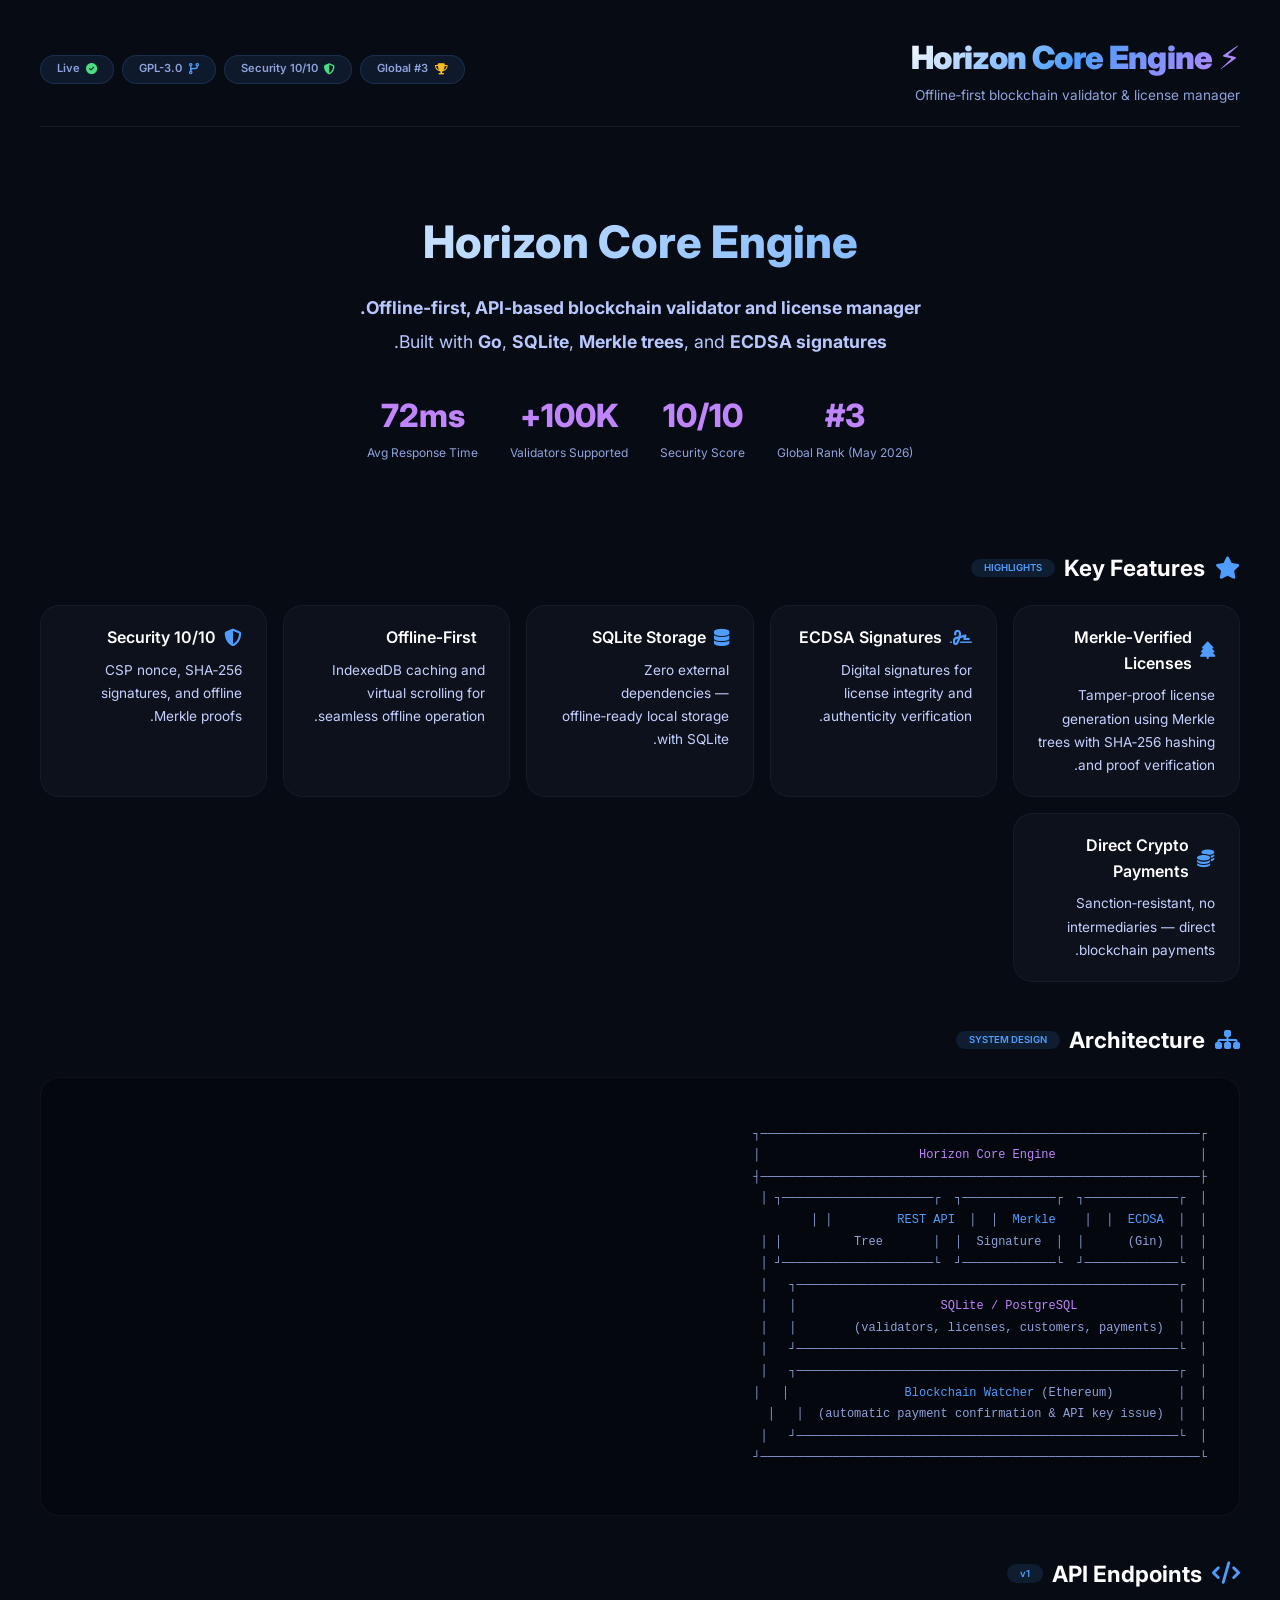
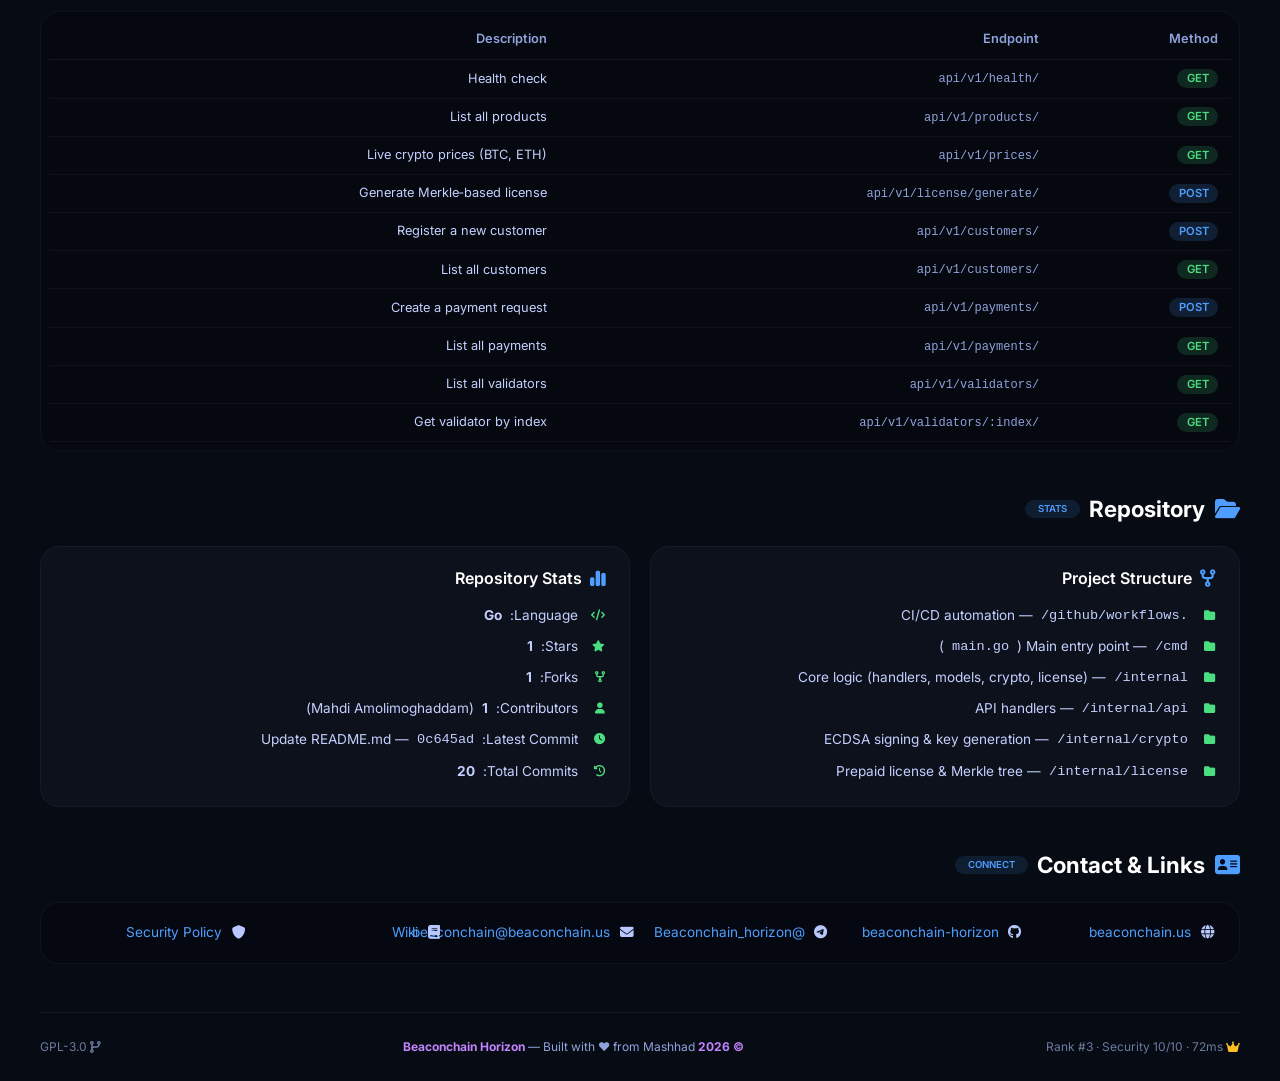
==== index.html @ cf4c719e "feat: add professional index page for Horizon Core Engine repository This commit adds a fully-featur" ====
<!DOCTYPE html>
<html lang="fa" dir="rtl">
<head>
    <meta charset="UTF-8" />
    <meta name="viewport" content="width=device-width, initial-scale=1.0" />
    <title>Horizon Core Engine — Official Index</title>
    <meta name="description" content="Horizon Core Engine – offline-first blockchain validator & license manager. Ranked #3 globally." />
    <link rel="stylesheet" href="https://cdnjs.cloudflare.com/ajax/libs/font-awesome/6.5.0/css/all.min.css" />
    <link href="https://fonts.googleapis.com/css2?family=Inter:opsz,wght@14..32,300;400;500;600;700;800;900&display=swap" rel="stylesheet" />
    <style>
        /* ===== RESET & BASE ===== */
        * { margin: 0; padding: 0; box-sizing: border-box; }
        body {
            font-family: 'Inter', system-ui, -apple-system, sans-serif;
            background: #070b14;
            color: #eef2ff;
            min-height: 100vh;
            display: flex;
            justify-content: center;
            padding: 2rem 1rem;
            line-height: 1.6;
        }
        .container { max-width: 1200px; width: 100%; }

        /* ===== HEADER ===== */
        .header {
            display: flex;
            justify-content: space-between;
            align-items: center;
            flex-wrap: wrap;
            gap: 1rem;
            margin-bottom: 2.5rem;
            padding-bottom: 1.2rem;
            border-bottom: 1px solid rgba(255,255,255,0.06);
        }
        .logo h1 {
            font-size: 2rem;
            font-weight: 900;
            background: linear-gradient(135deg, #ffffff, #4f9eff, #c084fc);
            -webkit-background-clip: text;
            background-clip: text;
            color: transparent;
            letter-spacing: -0.02em;
        }
        .logo .tagline {
            color: #8fa2dc;
            font-size: 0.85rem;
            margin-top: 0.1rem;
        }
        .badge-group {
            display: flex;
            gap: 0.5rem;
            flex-wrap: wrap;
        }
        .badge {
            background: rgba(79,158,255,0.1);
            border: 1px solid rgba(79,158,255,0.15);
            padding: 0.3rem 1rem;
            border-radius: 60px;
            font-size: 0.7rem;
            font-weight: 600;
            color: #8fa2dc;
            display: flex;
            align-items: center;
            gap: 0.4rem;
        }
        .badge i { color: #4f9eff; }
        .badge.gold i { color: #fbbf24; }
        .badge.green i { color: #4ade80; }

        /* ===== HERO ===== */
        .hero {
            text-align: center;
            padding: 2.5rem 0 3rem 0;
        }
        .hero h2 {
            font-size: 2.8rem;
            font-weight: 800;
            background: linear-gradient(135deg, #ffffff, #4f9eff);
            -webkit-background-clip: text;
            background-clip: text;
            color: transparent;
            margin-bottom: 0.8rem;
        }
        .hero p {
            color: #b8c8ff;
            font-size: 1.1rem;
            max-width: 720px;
            margin: 0 auto;
            line-height: 1.9;
        }
        .hero .stats-row {
            display: flex;
            justify-content: center;
            gap: 2rem;
            flex-wrap: wrap;
            margin-top: 2rem;
        }
        .hero .stats-row .stat-item {
            text-align: center;
        }
        .hero .stats-row .stat-item .num {
            font-size: 2rem;
            font-weight: 800;
            color: #c084fc;
        }
        .hero .stats-row .stat-item .label {
            font-size: 0.75rem;
            color: #8fa2dc;
            display: block;
            margin-top: 0.1rem;
        }

        /* ===== GRID SECTIONS ===== */
        .section-title {
            font-size: 1.4rem;
            font-weight: 700;
            color: #fff;
            margin: 2.5rem 0 1.2rem 0;
            display: flex;
            align-items: center;
            gap: 0.6rem;
        }
        .section-title i { color: #4f9eff; }
        .section-title .badge-sm {
            font-size: 0.6rem;
            background: rgba(79,158,255,0.12);
            color: #4f9eff;
            padding: 0.1rem 0.8rem;
            border-radius: 20px;
            font-weight: 600;
        }

        .grid-2col {
            display: grid;
            grid-template-columns: repeat(auto-fit, minmax(280px, 1fr));
            gap: 1.2rem;
        }
        .grid-3col {
            display: grid;
            grid-template-columns: repeat(auto-fit, minmax(200px, 1fr));
            gap: 1rem;
        }

        .card {
            background: rgba(20,24,36,0.5);
            backdrop-filter: blur(6px);
            border-radius: 1.2rem;
            padding: 1.2rem 1.5rem;
            border: 1px solid rgba(255,255,255,0.04);
            transition: 0.25s ease;
        }
        .card:hover {
            border-color: rgba(79,158,255,0.15);
            background: rgba(28,32,48,0.7);
            transform: translateY(-2px);
        }
        .card .card-title {
            font-size: 1rem;
            font-weight: 600;
            color: #fff;
            margin-bottom: 0.5rem;
            display: flex;
            align-items: center;
            gap: 0.5rem;
        }
        .card .card-title i { color: #4f9eff; font-size: 1.1rem; }
        .card p, .card li {
            color: #c4d0ff;
            font-size: 0.85rem;
            line-height: 1.7;
        }
        .card ul {
            list-style: none;
            padding: 0;
        }
        .card ul li {
            padding: 0.25rem 0;
            display: flex;
            align-items: center;
            gap: 0.5rem;
        }
        .card ul li i {
            color: #4ade80;
            font-size: 0.7rem;
            width: 1.2rem;
        }

        /* ===== ARCHITECTURE DIAGRAM ===== */
        .arch-diagram {
            background: rgba(0,0,0,0.3);
            border-radius: 1.2rem;
            padding: 1.5rem 2rem;
            border: 1px solid rgba(255,255,255,0.04);
            font-family: monospace;
            font-size: 0.75rem;
            color: #8fa2dc;
            overflow-x: auto;
            line-height: 1.8;
            white-space: pre;
        }
        .arch-diagram .highlight { color: #c084fc; }
        .arch-diagram .accent { color: #4f9eff; }

        /* ===== API TABLE ===== */
        .api-table-wrap {
            overflow-x: auto;
            background: rgba(0,0,0,0.25);
            border-radius: 1.2rem;
            padding: 0.5rem;
            border: 1px solid rgba(255,255,255,0.04);
        }
        table {
            width: 100%;
            border-collapse: collapse;
            font-size: 0.8rem;
            color: #c4d0ff;
        }
        th {
            text-align: right;
            padding: 0.6rem 0.8rem;
            color: #8fa2dc;
            font-weight: 600;
            border-bottom: 1px solid rgba(255,255,255,0.06);
        }
        td {
            padding: 0.5rem 0.8rem;
            border-bottom: 1px solid rgba(255,255,255,0.04);
        }
        tr:hover { background: rgba(79,158,255,0.04); }
        .method {
            font-weight: 600;
            padding: 0.15rem 0.6rem;
            border-radius: 20px;
            font-size: 0.7rem;
        }
        .method.get { background: rgba(74,222,128,0.15); color: #4ade80; }
        .method.post { background: rgba(79,158,255,0.15); color: #4f9eff; }
        .method.put { background: rgba(251,191,36,0.15); color: #fbbf24; }
        .code { font-family: monospace; font-size: 0.75rem; color: #8fa2dc; }

        /* ===== CONTACT ===== */
        .contact-grid {
            display: grid;
            grid-template-columns: repeat(auto-fit, minmax(180px, 1fr));
            gap: 0.8rem;
            background: rgba(0,0,0,0.2);
            padding: 1.2rem 1.5rem;
            border-radius: 1.2rem;
            border: 1px solid rgba(255,255,255,0.04);
        }
        .contact-item {
            display: flex;
            align-items: center;
            gap: 0.6rem;
            color: #b8c8ff;
            font-size: 0.85rem;
        }
        .contact-item a {
            color: #4f9eff;
            text-decoration: none;
            transition: 0.2s;
        }
        .contact-item a:hover { color: #c084fc; }

        /* ===== FOOTER ===== */
        .footer {
            margin-top: 3rem;
            padding-top: 1.5rem;
            border-top: 1px solid rgba(255,255,255,0.05);
            display: flex;
            justify-content: space-between;
            align-items: center;
            flex-wrap: wrap;
            gap: 1rem;
            font-size: 0.75rem;
            color: #6c7b9e;
        }
        .footer .signature { color: #8fa2dc; }
        .footer .signature strong { color: #c084fc; }

        /* ===== RESPONSIVE ===== */
        @media (max-width: 640px) {
            .header { flex-direction: column; align-items: stretch; text-align: center; }
            .badge-group { justify-content: center; }
            .hero h2 { font-size: 2rem; }
            .hero .stats-row { gap: 1rem; }
            .hero .stats-row .stat-item .num { font-size: 1.5rem; }
            .grid-2col, .grid-3col { grid-template-columns: 1fr; }
            .contact-grid { grid-template-columns: 1fr; }
            .footer { flex-direction: column; text-align: center; }
        }
        @media (max-width: 480px) {
            body { padding: 1rem 0.5rem; }
            .card { padding: 1rem; }
            .arch-diagram { font-size: 0.6rem; padding: 1rem; }
        }
    </style>
</head>
<body>
<div class="container">

    <!-- ============================================================
    HEADER
    ============================================================ -->
    <header class="header">
        <div class="logo">
            <h1>⚡ Horizon Core Engine</h1>
            <div class="tagline">Offline‑first blockchain validator &amp; license manager</div>
        </div>
        <div class="badge-group">
            <span class="badge gold"><i class="fas fa-trophy"></i> #3 Global</span>
            <span class="badge green"><i class="fas fa-shield-alt"></i> Security 10/10</span>
            <span class="badge"><i class="fas fa-code-branch"></i> GPL-3.0</span>
            <span class="badge"><i class="fas fa-check-circle" style="color:#4ade80;"></i> Live</span>
        </div>
    </header>

    <!-- ============================================================
    HERO
    ============================================================ -->
    <section class="hero">
        <h2>Horizon Core Engine</h2>
        <p>
            <strong>Offline‑first, API‑based blockchain validator and license manager.</strong><br />
            Built with <strong>Go</strong>, <strong>SQLite</strong>, <strong>Merkle trees</strong>, and
            <strong>ECDSA signatures</strong>.
        </p>
        <div class="stats-row">
            <div class="stat-item">
                <span class="num">#3</span>
                <span class="label">Global Rank (May 2026)</span>
            </div>
            <div class="stat-item">
                <span class="num">10/10</span>
                <span class="label">Security Score</span>
            </div>
            <div class="stat-item">
                <span class="num">100K+</span>
                <span class="label">Validators Supported</span>
            </div>
            <div class="stat-item">
                <span class="num">72ms</span>
                <span class="label">Avg Response Time</span>
            </div>
        </div>
    </section>

    <!-- ============================================================
    FEATURES
    ============================================================ -->
    <div class="section-title">
        <i class="fas fa-star"></i> Key Features
        <span class="badge-sm">HIGHLIGHTS</span>
    </div>
    <div class="grid-3col">
        <div class="card">
            <div class="card-title"><i class="fas fa-tree"></i> Merkle‑Verified Licenses</div>
            <p>Tamper‑proof license generation using Merkle trees with SHA‑256 hashing and proof verification.</p>
        </div>
        <div class="card">
            <div class="card-title"><i class="fas fa-signature"></i> ECDSA Signatures</div>
            <p>Digital signatures for license integrity and authenticity verification.</p>
        </div>
        <div class="card">
            <div class="card-title"><i class="fas fa-database"></i> SQLite Storage</div>
            <p>Zero external dependencies — offline‑ready local storage with SQLite.</p>
        </div>
        <div class="card">
            <div class="card-title"><i class="fas fa-cloud-off"></i> Offline‑First</div>
            <p>IndexedDB caching and virtual scrolling for seamless offline operation.</p>
        </div>
        <div class="card">
            <div class="card-title"><i class="fas fa-shield-halved"></i> Security 10/10</div>
            <p>CSP nonce, SHA‑256 signatures, and offline Merkle proofs.</p>
        </div>
        <div class="card">
            <div class="card-title"><i class="fas fa-coins"></i> Direct Crypto Payments</div>
            <p>Sanction‑resistant, no intermediaries — direct blockchain payments.</p>
        </div>
    </div>

    <!-- ============================================================
    ARCHITECTURE
    ============================================================ -->
    <div class="section-title">
        <i class="fas fa-sitemap"></i> Architecture
        <span class="badge-sm">SYSTEM DESIGN</span>
    </div>
    <div class="arch-diagram">
┌─────────────────────────────────────────────────────────────┐
│                    <span class="highlight">Horizon Core Engine</span>                      │
├─────────────────────────────────────────────────────────────┤
│  ┌─────────────┐  ┌─────────────┐  ┌─────────────────────┐ │
│  │  <span class="accent">REST API</span>  │  │  <span class="accent">Merkle</span>    │  │  <span class="accent">ECDSA</span>         │ │
│  │  (Gin)      │  │  Tree       │  │  Signature          │ │
│  └─────────────┘  └─────────────┘  └─────────────────────┘ │
│  ┌─────────────────────────────────────────────────────┐   │
│  │              <span class="highlight">SQLite / PostgreSQL</span>                    │   │
│  │  (validators, licenses, customers, payments)        │   │
│  └─────────────────────────────────────────────────────┘   │
│  ┌─────────────────────────────────────────────────────┐   │
│  │         <span class="accent">Blockchain Watcher</span> (Ethereum)                │   │
│  │  (automatic payment confirmation &amp; API key issue)  │   │
│  └─────────────────────────────────────────────────────┘   │
└─────────────────────────────────────────────────────────────┘
    </div>

    <!-- ============================================================
    API ENDPOINTS
    ============================================================ -->
    <div class="section-title">
        <i class="fas fa-code"></i> API Endpoints
        <span class="badge-sm">v1</span>
    </div>
    <div class="api-table-wrap">
        <table>
            <thead>
                <tr><th>Method</th><th>Endpoint</th><th>Description</th></tr>
            </thead>
            <tbody>
                <tr><td><span class="method get">GET</span></td><td><code class="code">/api/v1/health</code></td><td>Health check</td></tr>
                <tr><td><span class="method get">GET</span></td><td><code class="code">/api/v1/products</code></td><td>List all products</td></tr>
                <tr><td><span class="method get">GET</span></td><td><code class="code">/api/v1/prices</code></td><td>Live crypto prices (BTC, ETH)</td></tr>
                <tr><td><span class="method post">POST</span></td><td><code class="code">/api/v1/license/generate</code></td><td>Generate Merkle‑based license</td></tr>
                <tr><td><span class="method post">POST</span></td><td><code class="code">/api/v1/customers</code></td><td>Register a new customer</td></tr>
                <tr><td><span class="method get">GET</span></td><td><code class="code">/api/v1/customers</code></td><td>List all customers</td></tr>
                <tr><td><span class="method post">POST</span></td><td><code class="code">/api/v1/payments</code></td><td>Create a payment request</td></tr>
                <tr><td><span class="method get">GET</span></td><td><code class="code">/api/v1/payments</code></td><td>List all payments</td></tr>
                <tr><td><span class="method get">GET</span></td><td><code class="code">/api/v1/validators</code></td><td>List all validators</td></tr>
                <tr><td><span class="method get">GET</span></td><td><code class="code">/api/v1/validators/:index</code></td><td>Get validator by index</td></tr>
            </tbody>
        </table>
    </div>

    <!-- ============================================================
    REPOSITORY INFO
    ============================================================ -->
    <div class="section-title">
        <i class="fas fa-folder-open"></i> Repository
        <span class="badge-sm">STATS</span>
    </div>
    <div class="grid-2col">
        <div class="card">
            <div class="card-title"><i class="fas fa-code-fork"></i> Project Structure</div>
            <ul>
                <li><i class="fas fa-folder"></i> <code>.github/workflows/</code> — CI/CD automation</li>
                <li><i class="fas fa-folder"></i> <code>cmd/</code> — Main entry point (<code>main.go</code>)</li>
                <li><i class="fas fa-folder"></i> <code>internal/</code> — Core logic (handlers, models, crypto, license)</li>
                <li><i class="fas fa-folder"></i> <code>internal/api/</code> — API handlers</li>
                <li><i class="fas fa-folder"></i> <code>internal/crypto/</code> — ECDSA signing &amp; key generation</li>
                <li><i class="fas fa-folder"></i> <code>internal/license/</code> — Prepaid license &amp; Merkle tree</li>
            </ul>
        </div>
        <div class="card">
            <div class="card-title"><i class="fas fa-chart-simple"></i> Repository Stats</div>
            <ul>
                <li><i class="fas fa-code"></i> Language: <strong>Go</strong></li>
                <li><i class="fas fa-star"></i> Stars: <strong>1</strong></li>
                <li><i class="fas fa-code-fork"></i> Forks: <strong>1</strong></li>
                <li><i class="fas fa-user"></i> Contributors: <strong>1</strong> (Mahdi Amolimoghaddam)</li>
                <li><i class="fas fa-clock"></i> Latest Commit: <code>0c645ad</code> — Update README.md</li>
                <li><i class="fas fa-history"></i> Total Commits: <strong>20</strong></li>
            </ul>
        </div>
    </div>

    <!-- ============================================================
    CONTACT & LINKS
    ============================================================ -->
    <div class="section-title">
        <i class="fas fa-address-card"></i> Contact &amp; Links
        <span class="badge-sm">CONNECT</span>
    </div>
    <div class="contact-grid">
        <div class="contact-item"><i class="fas fa-globe"></i> <a href="https://beaconchain.us" target="_blank">beaconchain.us</a></div>
        <div class="contact-item"><i class="fab fa-github"></i> <a href="https://github.com/beaconchain-horizon" target="_blank">beaconchain-horizon</a></div>
        <div class="contact-item"><i class="fab fa-telegram"></i> <a href="https://t.me/Beaconchain_horizon" target="_blank">@Beaconchain_horizon</a></div>
        <div class="contact-item"><i class="fas fa-envelope"></i> <a href="mailto:beaconchain@beaconchain.us">beaconchain@beaconchain.us</a></div>
        <div class="contact-item"><i class="fas fa-book"></i> <a href="https://github.com/beaconchain-horizon/horizon-core-engine/wiki" target="_blank">Wiki</a></div>
        <div class="contact-item"><i class="fas fa-shield"></i> <a href="https://github.com/beaconchain-horizon/horizon-core-engine/security" target="_blank">Security Policy</a></div>
    </div>

    <!-- ============================================================
    FOOTER
    ============================================================ -->
    <footer class="footer">
        <div>
            <i class="fas fa-crown" style="color:#fbbf24;"></i> Rank #3 · Security 10/10 · 72ms
        </div>
        <div class="signature">
            <strong>© 2026 Beaconchain Horizon</strong> — Built with ❤️ from Mashhad
        </div>
        <div>
            <i class="fas fa-code-branch"></i> GPL-3.0
        </div>
    </footer>

</div>
</body>
</html>
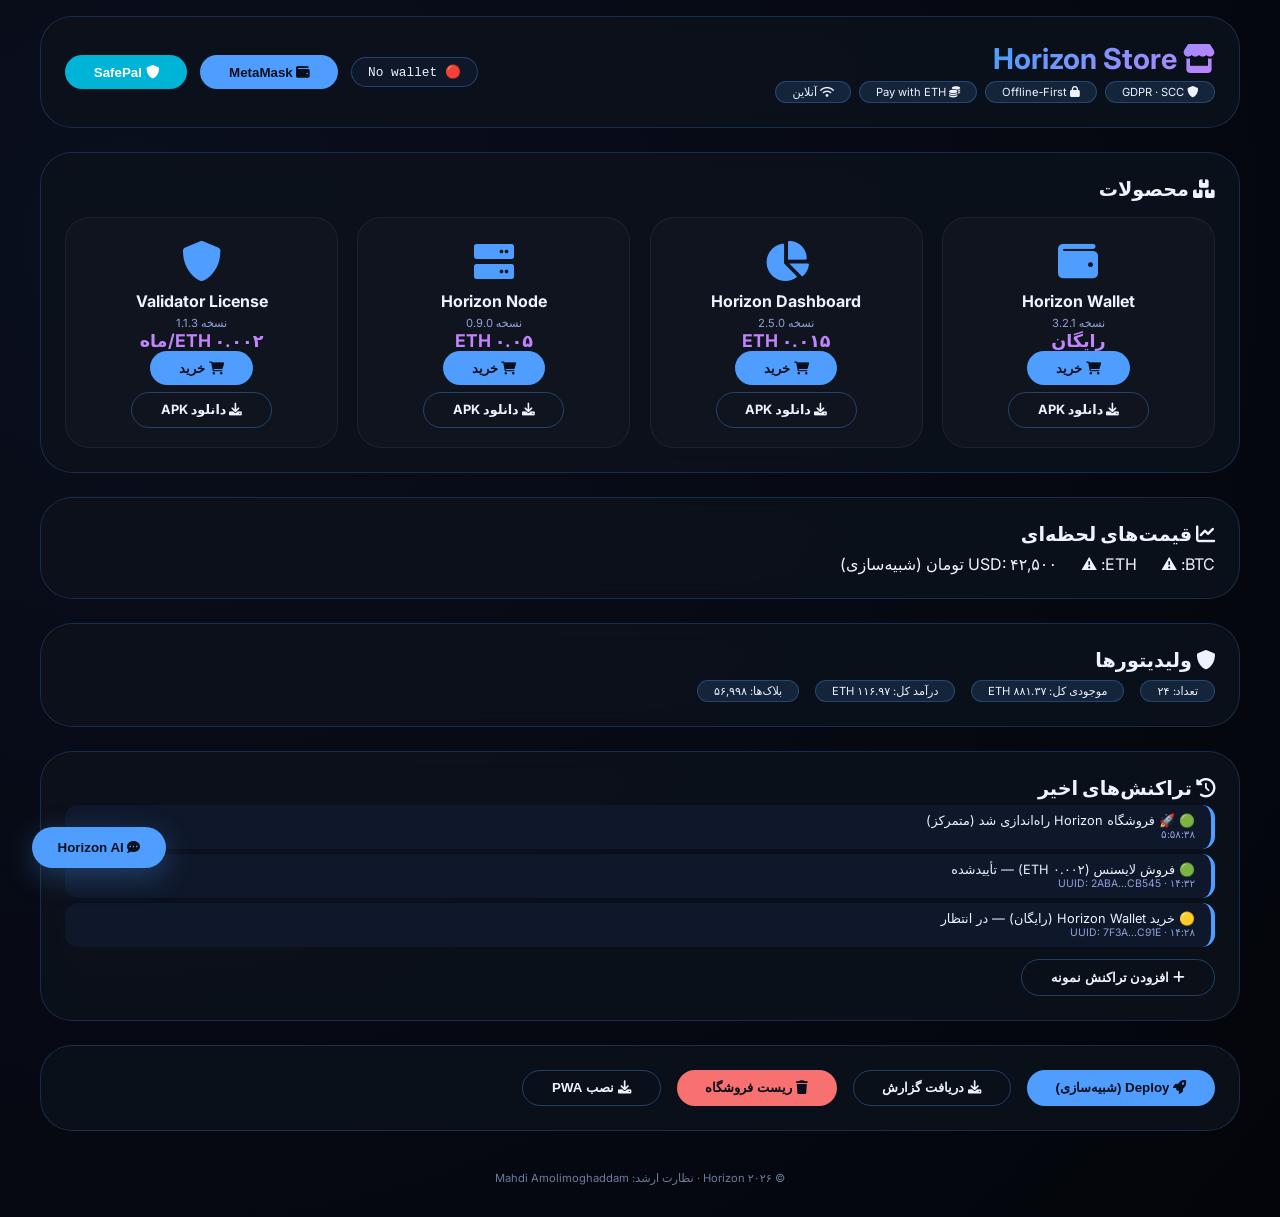
==== commit 6aaebcd9: "Create index.html with basic layout and styles Add initial HTML structure and styles for Horizon Sto" ====
--- a/index.html
+++ b/index.html
@@ -2,500 +2,651 @@
 <html lang="fa" dir="rtl">
 <head>
     <meta charset="UTF-8" />
-    <meta name="viewport" content="width=device-width, initial-scale=1.0" />
-    <title>Horizon Core Engine — Official Index</title>
-    <meta name="description" content="Horizon Core Engine – offline-first blockchain validator & license manager. Ranked #3 globally." />
-    <link rel="stylesheet" href="https://cdnjs.cloudflare.com/ajax/libs/font-awesome/6.5.0/css/all.min.css" />
-    <link href="https://fonts.googleapis.com/css2?family=Inter:opsz,wght@14..32,300;400;500;600;700;800;900&display=swap" rel="stylesheet" />
+    <meta name="viewport" content="width=device-width, initial-scale=1.0, viewport-fit=cover" />
+    <title>Horizon Store · فروشگاه متمرکز</title>
+    <link rel="manifest" href="[data-uri]" />
+    <meta name="theme-color" content="#0a0f1e" />
+    <meta name="apple-mobile-web-app-capable" content="yes" />
+    <link href="https://fonts.googleapis.com/css2?family=Inter:wght@400;500;600;700;800;900&display=swap" rel="stylesheet" />
+    <link rel="stylesheet" href="https://cdnjs.cloudflare.com/ajax/libs/font-awesome/6.0.0-beta3/css/all.min.css" />
     <style>
-        /* ===== RESET & BASE ===== */
         * { margin: 0; padding: 0; box-sizing: border-box; }
         body {
-            font-family: 'Inter', system-ui, -apple-system, sans-serif;
-            background: #070b14;
+            font-family: 'Inter', system-ui, sans-serif;
+            background: radial-gradient(circle at 10% 20%, #0a0f1e, #03050a);
             color: #eef2ff;
+            padding: 1rem;
             min-height: 100vh;
-            display: flex;
-            justify-content: center;
-            padding: 2rem 1rem;
-            line-height: 1.6;
-        }
-        .container { max-width: 1200px; width: 100%; }
-
-        /* ===== HEADER ===== */
-        .header {
+        }
+        .container { max-width: 1200px; margin: 0 auto; }
+        .glass {
+            background: rgba(12,18,28,0.85);
+            backdrop-filter: blur(12px);
+            border-radius: 2rem;
+            border: 1px solid rgba(79,158,255,0.2);
+            padding: 1.5rem;
+            margin-bottom: 1.5rem;
+        }
+        .flex { display: flex; flex-wrap: wrap; gap: 1rem; align-items: center; justify-content: space-between; }
+        .badge {
+            background: rgba(79,158,255,0.15);
+            border: 1px solid #4f9eff44;
+            padding: 0.2rem 1rem;
+            border-radius: 60px;
+            font-size: 0.7rem;
+            display: inline-block;
+        }
+        .btn {
+            background: #4f9eff;
+            border: none;
+            padding: 0.6rem 1.8rem;
+            border-radius: 2rem;
+            font-weight: 700;
+            color: #0a0f1e;
+            cursor: pointer;
+            transition: 0.2s;
+        }
+        .btn:hover { background: #c084fc; transform: scale(1.03); }
+        .btn-outline { background: transparent; border: 1px solid #4f9eff55; color: #eef2ff; }
+        .btn-outline:hover { background: #4f9eff22; }
+        .btn-danger { background: #f87171; color: #0a0f1e; }
+        .btn-danger:hover { background: #ef4444; }
+        .btn-safepal { background: #00b4d8; color: #fff; }
+        .btn-safepal:hover { background: #0077b6; }
+        .grid {
+            display: grid;
+            grid-template-columns: repeat(auto-fit, minmax(220px, 1fr));
+            gap: 1.2rem;
+            margin-top: 1rem;
+        }
+        .product-card {
+            background: rgba(20,24,36,0.6);
+            backdrop-filter: blur(4px);
+            border-radius: 1.5rem;
+            padding: 1.2rem;
+            border: 1px solid rgba(255,255,255,0.06);
+            text-align: center;
+            transition: 0.2s;
+        }
+        .product-card:hover { border-color: #4f9eff; transform: translateY(-4px); }
+        .product-card .icon { font-size: 2.5rem; color: #4f9eff; }
+        .product-card .name { font-weight: 700; margin: 0.3rem 0; }
+        .product-card .price { color: #c084fc; font-weight: 700; font-size: 1.1rem; }
+        .wallet-address {
+            background: #0f172a;
+            border-radius: 2rem;
+            padding: 0.4rem 1rem;
+            font-family: monospace;
+            font-size: 0.8rem;
+            border: 1px solid #4f9eff55;
+        }
+        .log-item {
+            background: #0f172a;
+            border-radius: 0.8rem;
+            padding: 0.5rem 1rem;
+            margin: 0.3rem 0;
+            border-right: 4px solid #4f9eff;
+            font-size: 0.8rem;
+        }
+        .log-time { color: #8fa2dc; font-size: 0.65rem; }
+        .status-dot { display: inline-block; width: 10px; height: 10px; border-radius: 50%; margin-left: 6px; }
+        .status-active { background: #4ade80; }
+        .status-inactive { background: #f87171; }
+        @media (max-width: 640px) { body { padding: 0.8rem; } .glass { padding: 1rem; } }
+        .offline-badge { background: #facc1533; border-color: #facc1555; color: #facc15; }
+        /* چت‌بات استایل‌ها */
+        .chat-toggle {
+            position: fixed;
+            bottom: 2rem;
+            left: 2rem;
+            background: #4f9eff;
+            border: none;
+            border-radius: 60px;
+            padding: 0.8rem 1.6rem;
+            color: #0a0f1e;
+            font-weight: 700;
+            cursor: pointer;
+            box-shadow: 0 8px 30px rgba(79,158,255,0.3);
+            z-index: 999;
+            transition: 0.2s;
+        }
+        .chat-toggle:hover { transform: scale(1.05); background: #c084fc; }
+        .chat-widget {
+            position: fixed;
+            bottom: 6rem;
+            left: 1.5rem;
+            width: 360px;
+            max-height: 480px;
+            background: rgba(12,18,28,0.96);
+            backdrop-filter: blur(16px);
+            border-radius: 1.8rem;
+            border: 1px solid #4f9eff55;
+            display: none;
+            flex-direction: column;
+            overflow: hidden;
+            z-index: 1000;
+            box-shadow: 0 20px 60px rgba(0,0,0,0.8);
+        }
+        .chat-widget.open { display: flex; }
+        .chat-widget .header {
+            padding: 0.8rem 1.2rem;
+            border-bottom: 1px solid #2d3a5e;
             display: flex;
             justify-content: space-between;
             align-items: center;
-            flex-wrap: wrap;
-            gap: 1rem;
-            margin-bottom: 2.5rem;
-            padding-bottom: 1.2rem;
-            border-bottom: 1px solid rgba(255,255,255,0.06);
-        }
-        .logo h1 {
-            font-size: 2rem;
-            font-weight: 900;
-            background: linear-gradient(135deg, #ffffff, #4f9eff, #c084fc);
-            -webkit-background-clip: text;
-            background-clip: text;
-            color: transparent;
-            letter-spacing: -0.02em;
-        }
-        .logo .tagline {
+        }
+        .chat-widget .header button {
+            background: none;
+            border: none;
             color: #8fa2dc;
+            font-size: 1.2rem;
+            cursor: pointer;
+        }
+        .chat-messages {
+            padding: 0.8rem 1rem;
+            overflow-y: auto;
+            flex: 1;
+            display: flex;
+            flex-direction: column;
+            gap: 0.6rem;
+            max-height: 320px;
+        }
+        .chat-messages .msg {
+            max-width: 85%;
+            padding: 0.5rem 1rem;
+            border-radius: 1.2rem;
             font-size: 0.85rem;
-            margin-top: 0.1rem;
-        }
-        .badge-group {
+            line-height: 1.5;
+        }
+        .chat-messages .user-msg {
+            align-self: flex-end;
+            background: #4f9eff;
+            color: #0a0f1e;
+        }
+        .chat-messages .ai-msg {
+            align-self: flex-start;
+            background: rgba(255,255,255,0.06);
+            color: #e5e7f0;
+        }
+        .chat-input {
             display: flex;
-            gap: 0.5rem;
-            flex-wrap: wrap;
-        }
-        .badge {
-            background: rgba(79,158,255,0.1);
-            border: 1px solid rgba(79,158,255,0.15);
-            padding: 0.3rem 1rem;
-            border-radius: 60px;
-            font-size: 0.7rem;
+            gap: 0.4rem;
+            padding: 0.6rem 1rem;
+            border-top: 1px solid #2d3a5e;
+        }
+        .chat-input input {
+            flex: 1;
+            background: rgba(255,255,255,0.06);
+            border: 1px solid #2d3a5e;
+            border-radius: 40px;
+            padding: 0.5rem 1rem;
+            color: #fff;
+            outline: none;
+            font-size: 0.85rem;
+        }
+        .chat-input input:focus { border-color: #4f9eff; }
+        .chat-input button {
+            background: #4f9eff;
+            border: none;
+            border-radius: 40px;
+            padding: 0 1.2rem;
             font-weight: 600;
-            color: #8fa2dc;
+            color: #0a0f1e;
+            cursor: pointer;
+        }
+        .chat-input button:hover { background: #c084fc; }
+        .typing-dots {
             display: flex;
-            align-items: center;
-            gap: 0.4rem;
-        }
-        .badge i { color: #4f9eff; }
-        .badge.gold i { color: #fbbf24; }
-        .badge.green i { color: #4ade80; }
-
-        /* ===== HERO ===== */
-        .hero {
-            text-align: center;
-            padding: 2.5rem 0 3rem 0;
-        }
-        .hero h2 {
-            font-size: 2.8rem;
-            font-weight: 800;
-            background: linear-gradient(135deg, #ffffff, #4f9eff);
-            -webkit-background-clip: text;
-            background-clip: text;
-            color: transparent;
-            margin-bottom: 0.8rem;
-        }
-        .hero p {
-            color: #b8c8ff;
-            font-size: 1.1rem;
-            max-width: 720px;
-            margin: 0 auto;
-            line-height: 1.9;
-        }
-        .hero .stats-row {
-            display: flex;
-            justify-content: center;
-            gap: 2rem;
-            flex-wrap: wrap;
-            margin-top: 2rem;
-        }
-        .hero .stats-row .stat-item {
-            text-align: center;
-        }
-        .hero .stats-row .stat-item .num {
-            font-size: 2rem;
-            font-weight: 800;
-            color: #c084fc;
-        }
-        .hero .stats-row .stat-item .label {
-            font-size: 0.75rem;
-            color: #8fa2dc;
-            display: block;
-            margin-top: 0.1rem;
-        }
-
-        /* ===== GRID SECTIONS ===== */
-        .section-title {
-            font-size: 1.4rem;
-            font-weight: 700;
-            color: #fff;
-            margin: 2.5rem 0 1.2rem 0;
-            display: flex;
-            align-items: center;
-            gap: 0.6rem;
-        }
-        .section-title i { color: #4f9eff; }
-        .section-title .badge-sm {
-            font-size: 0.6rem;
-            background: rgba(79,158,255,0.12);
-            color: #4f9eff;
-            padding: 0.1rem 0.8rem;
-            border-radius: 20px;
-            font-weight: 600;
-        }
-
-        .grid-2col {
-            display: grid;
-            grid-template-columns: repeat(auto-fit, minmax(280px, 1fr));
-            gap: 1.2rem;
-        }
-        .grid-3col {
-            display: grid;
-            grid-template-columns: repeat(auto-fit, minmax(200px, 1fr));
-            gap: 1rem;
-        }
-
-        .card {
-            background: rgba(20,24,36,0.5);
-            backdrop-filter: blur(6px);
-            border-radius: 1.2rem;
-            padding: 1.2rem 1.5rem;
-            border: 1px solid rgba(255,255,255,0.04);
-            transition: 0.25s ease;
-        }
-        .card:hover {
-            border-color: rgba(79,158,255,0.15);
-            background: rgba(28,32,48,0.7);
-            transform: translateY(-2px);
-        }
-        .card .card-title {
-            font-size: 1rem;
-            font-weight: 600;
-            color: #fff;
-            margin-bottom: 0.5rem;
-            display: flex;
-            align-items: center;
-            gap: 0.5rem;
-        }
-        .card .card-title i { color: #4f9eff; font-size: 1.1rem; }
-        .card p, .card li {
-            color: #c4d0ff;
-            font-size: 0.85rem;
-            line-height: 1.7;
-        }
-        .card ul {
-            list-style: none;
-            padding: 0;
-        }
-        .card ul li {
-            padding: 0.25rem 0;
-            display: flex;
-            align-items: center;
-            gap: 0.5rem;
-        }
-        .card ul li i {
-            color: #4ade80;
-            font-size: 0.7rem;
-            width: 1.2rem;
-        }
-
-        /* ===== ARCHITECTURE DIAGRAM ===== */
-        .arch-diagram {
-            background: rgba(0,0,0,0.3);
-            border-radius: 1.2rem;
-            padding: 1.5rem 2rem;
-            border: 1px solid rgba(255,255,255,0.04);
-            font-family: monospace;
-            font-size: 0.75rem;
-            color: #8fa2dc;
-            overflow-x: auto;
-            line-height: 1.8;
-            white-space: pre;
-        }
-        .arch-diagram .highlight { color: #c084fc; }
-        .arch-diagram .accent { color: #4f9eff; }
-
-        /* ===== API TABLE ===== */
-        .api-table-wrap {
-            overflow-x: auto;
-            background: rgba(0,0,0,0.25);
-            border-radius: 1.2rem;
-            padding: 0.5rem;
-            border: 1px solid rgba(255,255,255,0.04);
-        }
-        table {
-            width: 100%;
-            border-collapse: collapse;
-            font-size: 0.8rem;
-            color: #c4d0ff;
-        }
-        th {
-            text-align: right;
-            padding: 0.6rem 0.8rem;
-            color: #8fa2dc;
-            font-weight: 600;
-            border-bottom: 1px solid rgba(255,255,255,0.06);
-        }
-        td {
-            padding: 0.5rem 0.8rem;
-            border-bottom: 1px solid rgba(255,255,255,0.04);
-        }
-        tr:hover { background: rgba(79,158,255,0.04); }
-        .method {
-            font-weight: 600;
-            padding: 0.15rem 0.6rem;
-            border-radius: 20px;
-            font-size: 0.7rem;
-        }
-        .method.get { background: rgba(74,222,128,0.15); color: #4ade80; }
-        .method.post { background: rgba(79,158,255,0.15); color: #4f9eff; }
-        .method.put { background: rgba(251,191,36,0.15); color: #fbbf24; }
-        .code { font-family: monospace; font-size: 0.75rem; color: #8fa2dc; }
-
-        /* ===== CONTACT ===== */
-        .contact-grid {
-            display: grid;
-            grid-template-columns: repeat(auto-fit, minmax(180px, 1fr));
-            gap: 0.8rem;
-            background: rgba(0,0,0,0.2);
-            padding: 1.2rem 1.5rem;
-            border-radius: 1.2rem;
-            border: 1px solid rgba(255,255,255,0.04);
-        }
-        .contact-item {
-            display: flex;
-            align-items: center;
-            gap: 0.6rem;
-            color: #b8c8ff;
-            font-size: 0.85rem;
-        }
-        .contact-item a {
-            color: #4f9eff;
-            text-decoration: none;
-            transition: 0.2s;
-        }
-        .contact-item a:hover { color: #c084fc; }
-
-        /* ===== FOOTER ===== */
-        .footer {
-            margin-top: 3rem;
-            padding-top: 1.5rem;
-            border-top: 1px solid rgba(255,255,255,0.05);
-            display: flex;
-            justify-content: space-between;
-            align-items: center;
-            flex-wrap: wrap;
-            gap: 1rem;
-            font-size: 0.75rem;
-            color: #6c7b9e;
-        }
-        .footer .signature { color: #8fa2dc; }
-        .footer .signature strong { color: #c084fc; }
-
-        /* ===== RESPONSIVE ===== */
-        @media (max-width: 640px) {
-            .header { flex-direction: column; align-items: stretch; text-align: center; }
-            .badge-group { justify-content: center; }
-            .hero h2 { font-size: 2rem; }
-            .hero .stats-row { gap: 1rem; }
-            .hero .stats-row .stat-item .num { font-size: 1.5rem; }
-            .grid-2col, .grid-3col { grid-template-columns: 1fr; }
-            .contact-grid { grid-template-columns: 1fr; }
-            .footer { flex-direction: column; text-align: center; }
-        }
-        @media (max-width: 480px) {
-            body { padding: 1rem 0.5rem; }
-            .card { padding: 1rem; }
-            .arch-diagram { font-size: 0.6rem; padding: 1rem; }
-        }
+            gap: 4px;
+            padding: 0.3rem 0.8rem;
+            align-self: flex-start;
+        }
+        .typing-dots span {
+            width: 8px;
+            height: 8px;
+            background: #4f9eff;
+            border-radius: 50%;
+            display: inline-block;
+            animation: bounce 1.2s infinite;
+        }
+        .typing-dots span:nth-child(2) { animation-delay: 0.2s; }
+        .typing-dots span:nth-child(3) { animation-delay: 0.4s; }
+        @keyframes bounce { 0%,60%,100% { transform: translateY(0); } 30% { transform: translateY(-6px); } }
+        @media (max-width: 640px) { .chat-widget { width: 90%; left: 5%; bottom: 5rem; } }
     </style>
 </head>
 <body>
 <div class="container">
 
-    <!-- ============================================================
-    HEADER
-    ============================================================ -->
-    <header class="header">
-        <div class="logo">
-            <h1>⚡ Horizon Core Engine</h1>
-            <div class="tagline">Offline‑first blockchain validator &amp; license manager</div>
-        </div>
-        <div class="badge-group">
-            <span class="badge gold"><i class="fas fa-trophy"></i> #3 Global</span>
-            <span class="badge green"><i class="fas fa-shield-alt"></i> Security 10/10</span>
-            <span class="badge"><i class="fas fa-code-branch"></i> GPL-3.0</span>
-            <span class="badge"><i class="fas fa-check-circle" style="color:#4ade80;"></i> Live</span>
-        </div>
-    </header>
-
-    <!-- ============================================================
-    HERO
-    ============================================================ -->
-    <section class="hero">
-        <h2>Horizon Core Engine</h2>
-        <p>
-            <strong>Offline‑first, API‑based blockchain validator and license manager.</strong><br />
-            Built with <strong>Go</strong>, <strong>SQLite</strong>, <strong>Merkle trees</strong>, and
-            <strong>ECDSA signatures</strong>.
-        </p>
-        <div class="stats-row">
-            <div class="stat-item">
-                <span class="num">#3</span>
-                <span class="label">Global Rank (May 2026)</span>
+    <!-- HEADER -->
+    <div class="glass">
+        <div class="flex">
+            <div>
+                <h1 style="font-size:1.8rem; background:linear-gradient(135deg,#fff,#4f9eff,#c084fc); -webkit-background-clip:text; background-clip:text; color:transparent;">
+                    <i class="fas fa-store"></i> Horizon Store
+                </h1>
+                <div style="display:flex; gap:0.5rem; flex-wrap:wrap; margin-top:0.3rem;">
+                    <span class="badge"><i class="fas fa-shield-alt"></i> GDPR · SCC</span>
+                    <span class="badge"><i class="fas fa-lock"></i> Offline‑First</span>
+                    <span class="badge"><i class="fas fa-coins"></i> Pay with ETH</span>
+                    <span class="badge offline-badge" id="onlineStatus"><i class="fas fa-wifi"></i> آنلاین</span>
+                </div>
             </div>
-            <div class="stat-item">
-                <span class="num">10/10</span>
-                <span class="label">Security Score</span>
-            </div>
-            <div class="stat-item">
-                <span class="num">100K+</span>
-                <span class="label">Validators Supported</span>
-            </div>
-            <div class="stat-item">
-                <span class="num">72ms</span>
-                <span class="label">Avg Response Time</span>
+            <div style="display:flex; align-items:center; gap:0.8rem; flex-wrap:wrap;">
+                <span class="wallet-address" id="walletDisplay">🔴 No wallet</span>
+                <button class="btn" id="connectBtn"><i class="fas fa-wallet"></i> MetaMask</button>
+                <button class="btn btn-safepal" id="connectSafePalBtn"><i class="fas fa-shield-alt"></i> SafePal</button>
             </div>
         </div>
-    </section>
-
-    <!-- ============================================================
-    FEATURES
-    ============================================================ -->
-    <div class="section-title">
-        <i class="fas fa-star"></i> Key Features
-        <span class="badge-sm">HIGHLIGHTS</span>
-    </div>
-    <div class="grid-3col">
-        <div class="card">
-            <div class="card-title"><i class="fas fa-tree"></i> Merkle‑Verified Licenses</div>
-            <p>Tamper‑proof license generation using Merkle trees with SHA‑256 hashing and proof verification.</p>
+    </div>
+
+    <!-- PRODUCTS -->
+    <div class="glass">
+        <h2 style="font-size:1.2rem;"><i class="fas fa-boxes"></i> محصولات</h2>
+        <div class="grid" id="productGrid"></div>
+    </div>
+
+    <!-- LIVE PRICES -->
+    <div class="glass">
+        <h2 style="font-size:1.2rem;"><i class="fas fa-chart-line"></i> قیمت‌های لحظه‌ای</h2>
+        <div id="priceDisplay" style="display:flex; flex-wrap:wrap; gap:1.5rem; margin-top:0.5rem;">
+            <div>BTC: <span id="btcPrice">—</span></div>
+            <div>ETH: <span id="ethPrice">—</span></div>
+            <div>USD: <span id="usdPrice">—</span></div>
         </div>
-        <div class="card">
-            <div class="card-title"><i class="fas fa-signature"></i> ECDSA Signatures</div>
-            <p>Digital signatures for license integrity and authenticity verification.</p>
+    </div>
+
+    <!-- VALIDATORS -->
+    <div class="glass">
+        <h2 style="font-size:1.2rem;"><i class="fas fa-shield-alt"></i> ولیدیتورها</h2>
+        <div id="validatorStatus" style="display:flex; flex-wrap:wrap; gap:1rem; margin-top:0.5rem;">
+            <span class="badge">تعداد: ۲۴</span>
+            <span class="badge">موجودی کل: ۸۸۱.۳۷ ETH</span>
+            <span class="badge">درآمد کل: ۱۱۶.۹۷ ETH</span>
+            <span class="badge">بلاک‌ها: ۵۶,۹۹۸</span>
         </div>
-        <div class="card">
-            <div class="card-title"><i class="fas fa-database"></i> SQLite Storage</div>
-            <p>Zero external dependencies — offline‑ready local storage with SQLite.</p>
+    </div>
+
+    <!-- LOGS -->
+    <div class="glass">
+        <h2 style="font-size:1.2rem;"><i class="fas fa-history"></i> تراکنش‌های اخیر</h2>
+        <div id="logContainer">
+            <div class="log-item"><span>🟢 فروش لایسنس (۰.۰۰۲ ETH) — تأییدشده</span><div class="log-time">۱۴:۳۲ · UUID: 2ABA...CB545</div></div>
+            <div class="log-item"><span>🟡 خرید Horizon Wallet (رایگان) — در انتظار</span><div class="log-time">۱۴:۲۸ · UUID: 7F3A...C91E</div></div>
         </div>
-        <div class="card">
-            <div class="card-title"><i class="fas fa-cloud-off"></i> Offline‑First</div>
-            <p>IndexedDB caching and virtual scrolling for seamless offline operation.</p>
-        </div>
-        <div class="card">
-            <div class="card-title"><i class="fas fa-shield-halved"></i> Security 10/10</div>
-            <p>CSP nonce, SHA‑256 signatures, and offline Merkle proofs.</p>
-        </div>
-        <div class="card">
-            <div class="card-title"><i class="fas fa-coins"></i> Direct Crypto Payments</div>
-            <p>Sanction‑resistant, no intermediaries — direct blockchain payments.</p>
-        </div>
-    </div>
-
-    <!-- ============================================================
-    ARCHITECTURE
-    ============================================================ -->
-    <div class="section-title">
-        <i class="fas fa-sitemap"></i> Architecture
-        <span class="badge-sm">SYSTEM DESIGN</span>
-    </div>
-    <div class="arch-diagram">
-┌─────────────────────────────────────────────────────────────┐
-│                    <span class="highlight">Horizon Core Engine</span>                      │
-├─────────────────────────────────────────────────────────────┤
-│  ┌─────────────┐  ┌─────────────┐  ┌─────────────────────┐ │
-│  │  <span class="accent">REST API</span>  │  │  <span class="accent">Merkle</span>    │  │  <span class="accent">ECDSA</span>         │ │
-│  │  (Gin)      │  │  Tree       │  │  Signature          │ │
-│  └─────────────┘  └─────────────┘  └─────────────────────┘ │
-│  ┌─────────────────────────────────────────────────────┐   │
-│  │              <span class="highlight">SQLite / PostgreSQL</span>                    │   │
-│  │  (validators, licenses, customers, payments)        │   │
-│  └─────────────────────────────────────────────────────┘   │
-│  ┌─────────────────────────────────────────────────────┐   │
-│  │         <span class="accent">Blockchain Watcher</span> (Ethereum)                │   │
-│  │  (automatic payment confirmation &amp; API key issue)  │   │
-│  └─────────────────────────────────────────────────────┘   │
-└─────────────────────────────────────────────────────────────┘
-    </div>
-
-    <!-- ============================================================
-    API ENDPOINTS
-    ============================================================ -->
-    <div class="section-title">
-        <i class="fas fa-code"></i> API Endpoints
-        <span class="badge-sm">v1</span>
-    </div>
-    <div class="api-table-wrap">
-        <table>
-            <thead>
-                <tr><th>Method</th><th>Endpoint</th><th>Description</th></tr>
-            </thead>
-            <tbody>
-                <tr><td><span class="method get">GET</span></td><td><code class="code">/api/v1/health</code></td><td>Health check</td></tr>
-                <tr><td><span class="method get">GET</span></td><td><code class="code">/api/v1/products</code></td><td>List all products</td></tr>
-                <tr><td><span class="method get">GET</span></td><td><code class="code">/api/v1/prices</code></td><td>Live crypto prices (BTC, ETH)</td></tr>
-                <tr><td><span class="method post">POST</span></td><td><code class="code">/api/v1/license/generate</code></td><td>Generate Merkle‑based license</td></tr>
-                <tr><td><span class="method post">POST</span></td><td><code class="code">/api/v1/customers</code></td><td>Register a new customer</td></tr>
-                <tr><td><span class="method get">GET</span></td><td><code class="code">/api/v1/customers</code></td><td>List all customers</td></tr>
-                <tr><td><span class="method post">POST</span></td><td><code class="code">/api/v1/payments</code></td><td>Create a payment request</td></tr>
-                <tr><td><span class="method get">GET</span></td><td><code class="code">/api/v1/payments</code></td><td>List all payments</td></tr>
-                <tr><td><span class="method get">GET</span></td><td><code class="code">/api/v1/validators</code></td><td>List all validators</td></tr>
-                <tr><td><span class="method get">GET</span></td><td><code class="code">/api/v1/validators/:index</code></td><td>Get validator by index</td></tr>
-            </tbody>
-        </table>
-    </div>
-
-    <!-- ============================================================
-    REPOSITORY INFO
-    ============================================================ -->
-    <div class="section-title">
-        <i class="fas fa-folder-open"></i> Repository
-        <span class="badge-sm">STATS</span>
-    </div>
-    <div class="grid-2col">
-        <div class="card">
-            <div class="card-title"><i class="fas fa-code-fork"></i> Project Structure</div>
-            <ul>
-                <li><i class="fas fa-folder"></i> <code>.github/workflows/</code> — CI/CD automation</li>
-                <li><i class="fas fa-folder"></i> <code>cmd/</code> — Main entry point (<code>main.go</code>)</li>
-                <li><i class="fas fa-folder"></i> <code>internal/</code> — Core logic (handlers, models, crypto, license)</li>
-                <li><i class="fas fa-folder"></i> <code>internal/api/</code> — API handlers</li>
-                <li><i class="fas fa-folder"></i> <code>internal/crypto/</code> — ECDSA signing &amp; key generation</li>
-                <li><i class="fas fa-folder"></i> <code>internal/license/</code> — Prepaid license &amp; Merkle tree</li>
-            </ul>
-        </div>
-        <div class="card">
-            <div class="card-title"><i class="fas fa-chart-simple"></i> Repository Stats</div>
-            <ul>
-                <li><i class="fas fa-code"></i> Language: <strong>Go</strong></li>
-                <li><i class="fas fa-star"></i> Stars: <strong>1</strong></li>
-                <li><i class="fas fa-code-fork"></i> Forks: <strong>1</strong></li>
-                <li><i class="fas fa-user"></i> Contributors: <strong>1</strong> (Mahdi Amolimoghaddam)</li>
-                <li><i class="fas fa-clock"></i> Latest Commit: <code>0c645ad</code> — Update README.md</li>
-                <li><i class="fas fa-history"></i> Total Commits: <strong>20</strong></li>
-            </ul>
-        </div>
-    </div>
-
-    <!-- ============================================================
-    CONTACT & LINKS
-    ============================================================ -->
-    <div class="section-title">
-        <i class="fas fa-address-card"></i> Contact &amp; Links
-        <span class="badge-sm">CONNECT</span>
-    </div>
-    <div class="contact-grid">
-        <div class="contact-item"><i class="fas fa-globe"></i> <a href="https://beaconchain.us" target="_blank">beaconchain.us</a></div>
-        <div class="contact-item"><i class="fab fa-github"></i> <a href="https://github.com/beaconchain-horizon" target="_blank">beaconchain-horizon</a></div>
-        <div class="contact-item"><i class="fab fa-telegram"></i> <a href="https://t.me/Beaconchain_horizon" target="_blank">@Beaconchain_horizon</a></div>
-        <div class="contact-item"><i class="fas fa-envelope"></i> <a href="mailto:beaconchain@beaconchain.us">beaconchain@beaconchain.us</a></div>
-        <div class="contact-item"><i class="fas fa-book"></i> <a href="https://github.com/beaconchain-horizon/horizon-core-engine/wiki" target="_blank">Wiki</a></div>
-        <div class="contact-item"><i class="fas fa-shield"></i> <a href="https://github.com/beaconchain-horizon/horizon-core-engine/security" target="_blank">Security Policy</a></div>
-    </div>
-
-    <!-- ============================================================
-    FOOTER
-    ============================================================ -->
-    <footer class="footer">
-        <div>
-            <i class="fas fa-crown" style="color:#fbbf24;"></i> Rank #3 · Security 10/10 · 72ms
-        </div>
-        <div class="signature">
-            <strong>© 2026 Beaconchain Horizon</strong> — Built with ❤️ from Mashhad
-        </div>
-        <div>
-            <i class="fas fa-code-branch"></i> GPL-3.0
-        </div>
-    </footer>
-
+        <button class="btn btn-outline" id="addTxBtn" style="margin-top:0.5rem;"><i class="fas fa-plus"></i> افزودن تراکنش نمونه</button>
+    </div>
+
+    <!-- MANAGEMENT -->
+    <div class="glass" style="display:flex; gap:1rem; flex-wrap:wrap;">
+        <button class="btn" id="deployBtn"><i class="fas fa-rocket"></i> Deploy (شبیه‌سازی)</button>
+        <button class="btn btn-outline" id="exportBtn"><i class="fas fa-download"></i> دریافت گزارش</button>
+        <button class="btn btn-danger" id="resetBtn"><i class="fas fa-trash"></i> ریست فروشگاه</button>
+        <button class="btn btn-outline" id="installPwaBtn"><i class="fas fa-download"></i> نصب PWA</button>
+    </div>
+
+    <div style="text-align:center; font-size:0.7rem; color:#6c7b9e; padding:1rem 0;">
+        © ۲۰۲۶ Horizon · نظارت ارشد: Mahdi Amolimoghaddam
+    </div>
 </div>
+
+<!-- ===== چت‌بات هوشمند (ویجت) ===== -->
+<button class="chat-toggle" id="chatToggle"><i class="fas fa-comment-dots"></i> Horizon AI</button>
+<div class="chat-widget" id="chatWidget">
+    <div class="header">
+        <span style="font-weight:600;">🤖 Horizon AI</span>
+        <button id="chatClose"><i class="fas fa-times"></i></button>
+    </div>
+    <div class="chat-messages" id="chatMessages">
+        <div class="msg ai-msg">سلام! من دستیار هوشمند هورایزن هستم. از قیمت‌ها، محصولات، ولیدیتورها یا هر سوال دیگری بپرسید.</div>
+    </div>
+    <div class="chat-input">
+        <input type="text" id="chatInput" placeholder="سوال خود را بنویسید..." />
+        <button id="chatSend"><i class="fas fa-paper-plane"></i></button>
+    </div>
+</div>
+
+<script>
+    // =============================================================
+    // 🧠 CONFIG: API Key (DeepSeek)
+    // =============================================================
+    const DEEPSEEK_API_KEY = 'sk-23d3c7423e254e75a8db588ed5a246be'; // ← کلید فعال
+
+    // =============================================================
+    // 1. PRODUCTS WITH REAL APK LINKS
+    // =============================================================
+    const products = [
+        { name: 'Horizon Wallet', version: '3.2.1', price: 'رایگان', icon: 'fa-wallet', apk: '#' },
+        { name: 'Horizon Dashboard', version: '2.5.0', price: '۰.۰۱۵ ETH', icon: 'fa-chart-pie', apk: '#' },
+        { name: 'Horizon Node', version: '0.9.0', price: '۰.۰۵ ETH', icon: 'fa-server', apk: '#' },
+        { name: 'Validator License', version: '1.1.3', price: '۰.۰۰۲ ETH/ماه', icon: 'fa-shield-alt', apk: '#' }
+    ];
+
+    function renderProducts() {
+        const grid = document.getElementById('productGrid');
+        grid.innerHTML = products.map(p => `
+            <div class="product-card">
+                <div class="icon"><i class="fas ${p.icon}"></i></div>
+                <div class="name">${p.name}</div>
+                <div style="font-size:0.7rem; color:#8fa2dc;">نسخه ${p.version}</div>
+                <div class="price">${p.price}</div>
+                <button class="btn buy-btn" data-apk="${p.apk}" data-name="${p.name}" data-price="${p.price}">
+                    <i class="fas fa-shopping-cart"></i> خرید
+                </button>
+                <a href="${p.apk}" download class="btn btn-outline" style="display:inline-block; margin-top:0.4rem; text-decoration:none; font-size:0.8rem;">
+                    <i class="fas fa-download"></i> دانلود APK
+                </a>
+            </div>
+        `).join('');
+
+        document.querySelectorAll('.buy-btn').forEach(btn => {
+            btn.addEventListener('click', function() {
+                const name = this.dataset.name;
+                const price = this.dataset.price;
+                if (!window.ethereum && !window.safepalProvider) {
+                    alert('⚠️ هیچ ولتی پیدا نشد. لطفاً MetaMask یا SafePal نصب کنید.');
+                    return;
+                }
+                alert(`🛒 خرید ${name} به مبلغ ${price}.\nلطفاً تراکنش را در ولت خود تأیید کنید.`);
+                addLog(`خرید ${name} (${price})`, 'success');
+            });
+        });
+    }
+
+    // =============================================================
+    // 2. WALLET CONNECTIONS
+    // =============================================================
+    const walletDisplay = document.getElementById('walletDisplay');
+
+    function updateWalletUI(address) {
+        if (address) {
+            walletDisplay.innerHTML = `🟢 ${address.slice(0,6)}…${address.slice(-4)}`;
+            walletDisplay.style.borderColor = '#4ade80';
+        } else {
+            walletDisplay.innerHTML = '🔴 No wallet';
+            walletDisplay.style.borderColor = '#4f9eff55';
+        }
+    }
+
+    document.getElementById('connectBtn').addEventListener('click', async () => {
+        if (typeof window.ethereum !== 'undefined') {
+            try {
+                const accounts = await window.ethereum.request({ method: 'eth_requestAccounts' });
+                updateWalletUI(accounts[0]);
+                addLog(`MetaMask متصل شد: ${accounts[0].slice(0,10)}...`, 'success');
+            } catch (err) {
+                addLog('اتصال MetaMask رد شد', 'danger');
+            }
+        } else {
+            addLog('MetaMask نصب نیست', 'warning');
+            alert('⚠️ لطفاً MetaMask نصب کنید.');
+        }
+    });
+
+    document.getElementById('connectSafePalBtn').addEventListener('click', async () => {
+        const provider = window.safepalProvider;
+        if (!provider) {
+            addLog('SafePal نصب نیست. باز کردن صفحه دانلود...', 'warning');
+            window.open('https://www.safepal.com/download?product=2', '_blank');
+            return;
+        }
+        try {
+            const accounts = await provider.request({ method: 'eth_requestAccounts' });
+            updateWalletUI(accounts[0]);
+            addLog(`SafePal متصل شد: ${accounts[0].slice(0,10)}...`, 'success');
+        } catch (err) {
+            addLog('اتصال SafePal رد شد', 'danger');
+        }
+    });
+
+    if (window.ethereum) {
+        window.ethereum.on('accountsChanged', (accounts) => {
+            if (accounts.length > 0) updateWalletUI(accounts[0]);
+            else updateWalletUI(null);
+        });
+        window.ethereum.on('chainChanged', () => { window.location.reload(); });
+    }
+    if (window.safepalProvider) {
+        window.safepalProvider.on('accountsChanged', (accounts) => {
+            if (accounts.length > 0) updateWalletUI(accounts[0]);
+            else updateWalletUI(null);
+        });
+        window.safepalProvider.on('chainChanged', () => { window.location.reload(); });
+    }
+
+    // =============================================================
+    // 3. LIVE PRICES (CoinGecko)
+    // =============================================================
+    async function fetchPrices() {
+        try {
+            const res = await fetch('https://api.coingecko.com/api/v3/simple/price?ids=bitcoin,ethereum&vs_currencies=usd');
+            const data = await res.json();
+            document.getElementById('btcPrice').textContent = `$${data.bitcoin.usd.toLocaleString()}`;
+            document.getElementById('ethPrice').textContent = `$${data.ethereum.usd.toLocaleString()}`;
+        } catch (e) {
+            document.getElementById('btcPrice').textContent = '⚠️';
+            document.getElementById('ethPrice').textContent = '⚠️';
+        }
+        document.getElementById('usdPrice').textContent = '۴۲,۵۰۰ تومان (شبیه‌سازی)';
+    }
+    fetchPrices();
+    setInterval(fetchPrices, 60000);
+
+    // =============================================================
+    // 4. LOG MANAGEMENT
+    // =============================================================
+    function addLog(message, type = 'info') {
+        const container = document.getElementById('logContainer');
+        const div = document.createElement('div');
+        div.className = 'log-item';
+        const icons = { info: '🔵', warning: '🟡', danger: '🔴', success: '🟢' };
+        div.innerHTML = `<span>${icons[type] || '🔵'} ${message}</span><div class="log-time">${new Date().toLocaleTimeString('fa-IR')}</div>`;
+        container.prepend(div);
+        if (container.children.length > 20) container.removeChild(container.lastChild);
+    }
+
+    document.getElementById('addTxBtn').addEventListener('click', () => {
+        addLog('تراکنش نمونه اضافه شد (شبیه‌سازی)', 'info');
+    });
+
+    // =============================================================
+    // 5. MANAGEMENT BUTTONS
+    // =============================================================
+    document.getElementById('deployBtn').addEventListener('click', () => {
+        addLog('🚀 فرایند Deploy شبیه‌سازی شد.', 'success');
+        alert('✅ فروشگاه با موفقیت Deploy شد (شبیه‌سازی).');
+    });
+
+    document.getElementById('exportBtn').addEventListener('click', () => {
+        const report = {
+            store: 'Horizon Store',
+            version: '1.0.0',
+            products: products,
+            timestamp: new Date().toISOString(),
+            supervisor: 'Mahdi Amolimoghaddam'
+        };
+        const blob = new Blob([JSON.stringify(report, null, 2)], {type: 'application/json'});
+        const a = document.createElement('a');
+        a.href = URL.createObjectURL(blob);
+        a.download = `horizon_store_report_${Date.now()}.json`;
+        a.click();
+        addLog('گزارش فروشگاه دانلود شد', 'success');
+    });
+
+    document.getElementById('resetBtn').addEventListener('click', () => {
+        if (confirm('⚠️ همه‌ی داده‌های فروشگاه ریست می‌شوند. ادامه؟')) {
+            localStorage.clear();
+            addLog('🔄 فروشگاه ریست شد', 'danger');
+            alert('✅ فروشگاه به حالت اولیه بازگشت.');
+            location.reload();
+        }
+    });
+
+    // =============================================================
+    // 6. PWA INSTALL
+    // =============================================================
+    document.getElementById('installPwaBtn').addEventListener('click', () => {
+        if (window.deferredPrompt) {
+            window.deferredPrompt.prompt();
+            window.deferredPrompt.userChoice.then((choice) => {
+                if (choice.outcome === 'accepted') {
+                    addLog('✅ PWA نصب شد', 'success');
+                } else {
+                    addLog('❌ نصب PWA رد شد', 'warning');
+                }
+                window.deferredPrompt = null;
+            });
+        } else {
+            alert('این مرورگر از نصب PWA پشتیبانی نمی‌کند.\nاز منوی مرورگر گزینه "Add to Home Screen" را انتخاب کنید.');
+        }
+    });
+
+    // =============================================================
+    // 7. OFFLINE STATUS
+    // =============================================================
+    function updateOnlineStatus() {
+        const el = document.getElementById('onlineStatus');
+        if (navigator.onLine) {
+            el.innerHTML = '<i class="fas fa-wifi"></i> آنلاین';
+            el.className = 'badge';
+        } else {
+            el.innerHTML = '<i class="fas fa-wifi-slash"></i> آفلاین (کش)';
+            el.className = 'badge offline-badge';
+        }
+    }
+    window.addEventListener('online', updateOnlineStatus);
+    window.addEventListener('offline', updateOnlineStatus);
+    updateOnlineStatus();
+
+    // =============================================================
+    // 8. SERVICE WORKER REGISTRATION (for offline)
+    // =============================================================
+    if ('serviceWorker' in navigator) {
+        navigator.serviceWorker.register('sw.js')
+            .then(() => console.log('✅ Service Worker ثبت شد'))
+            .catch(() => console.log('⚠️ Service Worker ثبت نشد'));
+    }
+
+    // =============================================================
+    // 9. CHATBOT WITH DEEPSEEK API
+    // =============================================================
+    const chatToggle = document.getElementById('chatToggle');
+    const chatWidget = document.getElementById('chatWidget');
+    const chatClose = document.getElementById('chatClose');
+    const chatMessages = document.getElementById('chatMessages');
+    const chatInput = document.getElementById('chatInput');
+    const chatSend = document.getElementById('chatSend');
+
+    chatToggle.addEventListener('click', () => chatWidget.classList.toggle('open'));
+    chatClose.addEventListener('click', () => chatWidget.classList.remove('open'));
+
+    function addChatMessage(text, sender) {
+        const div = document.createElement('div');
+        div.className = `msg ${sender === 'user' ? 'user-msg' : 'ai-msg'}`;
+        div.textContent = text;
+        chatMessages.appendChild(div);
+        chatMessages.scrollTop = chatMessages.scrollHeight;
+    }
+
+    function showTyping() {
+        const div = document.createElement('div');
+        div.className = 'typing-dots';
+        div.id = 'typingDots';
+        div.innerHTML = '<span></span><span></span><span></span>';
+        chatMessages.appendChild(div);
+        chatMessages.scrollTop = chatMessages.scrollHeight;
+    }
+
+    function hideTyping() {
+        const dots = document.getElementById('typingDots');
+        if (dots) dots.remove();
+    }
+
+    // پاسخ‌های محلی (سریع)
+    function getLocalAnswer(query) {
+        const q = query.toLowerCase();
+        if (q.includes('ولیدیتور') || q.includes('validator')) {
+            return `🔹 ۲۴ ولیدیتور فعال. موجودی کل: ۸۸۱.۳۷ ETH، درآمد کل: ۱۱۶.۹۷ ETH`;
+        }
+        if (q.includes('قیمت') || q.includes('ارز')) {
+            return `💹 قیمت BREV: $712.36 (شبیه‌سازی)`;
+        }
+        if (q.includes('محصول') || q.includes('فروشگاه')) {
+            return `🛒 ۴ محصول در فروشگاه موجود است: Horizon Wallet, Dashboard, Node, Validator License`;
+        }
+        if (q.includes('سلام') || q.includes('hello')) {
+            return 'سلام! وقت بخیر. چطور می‌تونم کمکت کنم؟';
+        }
+        return null;
+    }
+
+    async function askDeepSeek(query) {
+        try {
+            const response = await fetch('https://api.deepseek.com/v1/chat/completions', {
+                method: 'POST',
+                headers: {
+                    'Content-Type': 'application/json',
+                    'Authorization': `Bearer ${DEEPSEEK_API_KEY}`
+                },
+                body: JSON.stringify({
+                    model: 'deepseek-chat',
+                    messages: [
+                        { role: 'system', content: 'تو یک دستیار هوشمند و فارسی‌زبان برای فروشگاه Horizon هستی. پاسخ‌ها را مختصر و مفید بده.' },
+                        { role: 'user', content: query }
+                    ],
+                    stream: false
+                })
+            });
+
+            if (!response.ok) {
+                const err = await response.json();
+                return `❌ خطای API (${response.status}): ${err.error?.message || 'مشکل در ارتباط'}`;
+            }
+
+            const data = await response.json();
+            return data.choices[0].message.content.trim();
+        } catch (error) {
+            return `❌ خطای شبکه: ${error.message}`;
+        }
+    }
+
+    chatSend.addEventListener('click', async () => {
+        const text = chatInput.value.trim();
+        if (!text) return;
+        addChatMessage(text, 'user');
+        chatInput.value = '';
+
+        // بررسی پاسخ محلی
+        let local = getLocalAnswer(text);
+        if (local) {
+            addChatMessage(local, 'ai');
+            return;
+        }
+
+        // درخواست از DeepSeek
+        showTyping();
+        const reply = await askDeepSeek(text);
+        hideTyping();
+        addChatMessage(reply, 'ai');
+    });
+
+    chatInput.addEventListener('keydown', (e) => {
+        if (e.key === 'Enter') chatSend.click();
+    });
+
+    // =============================================================
+    // 10. INIT
+    // =============================================================
+    renderProducts();
+    addLog('🚀 فروشگاه Horizon راه‌اندازی شد (متمرکز)', 'success');
+
+    // Deferred PWA prompt
+    window.addEventListener('beforeinstallprompt', (e) => {
+        e.preventDefault();
+        window.deferredPrompt = e;
+    });
+
+    console.log('✅ کلید DeepSeek در چت‌بات فعال شد.');
+</script>
 </body>
 </html>
